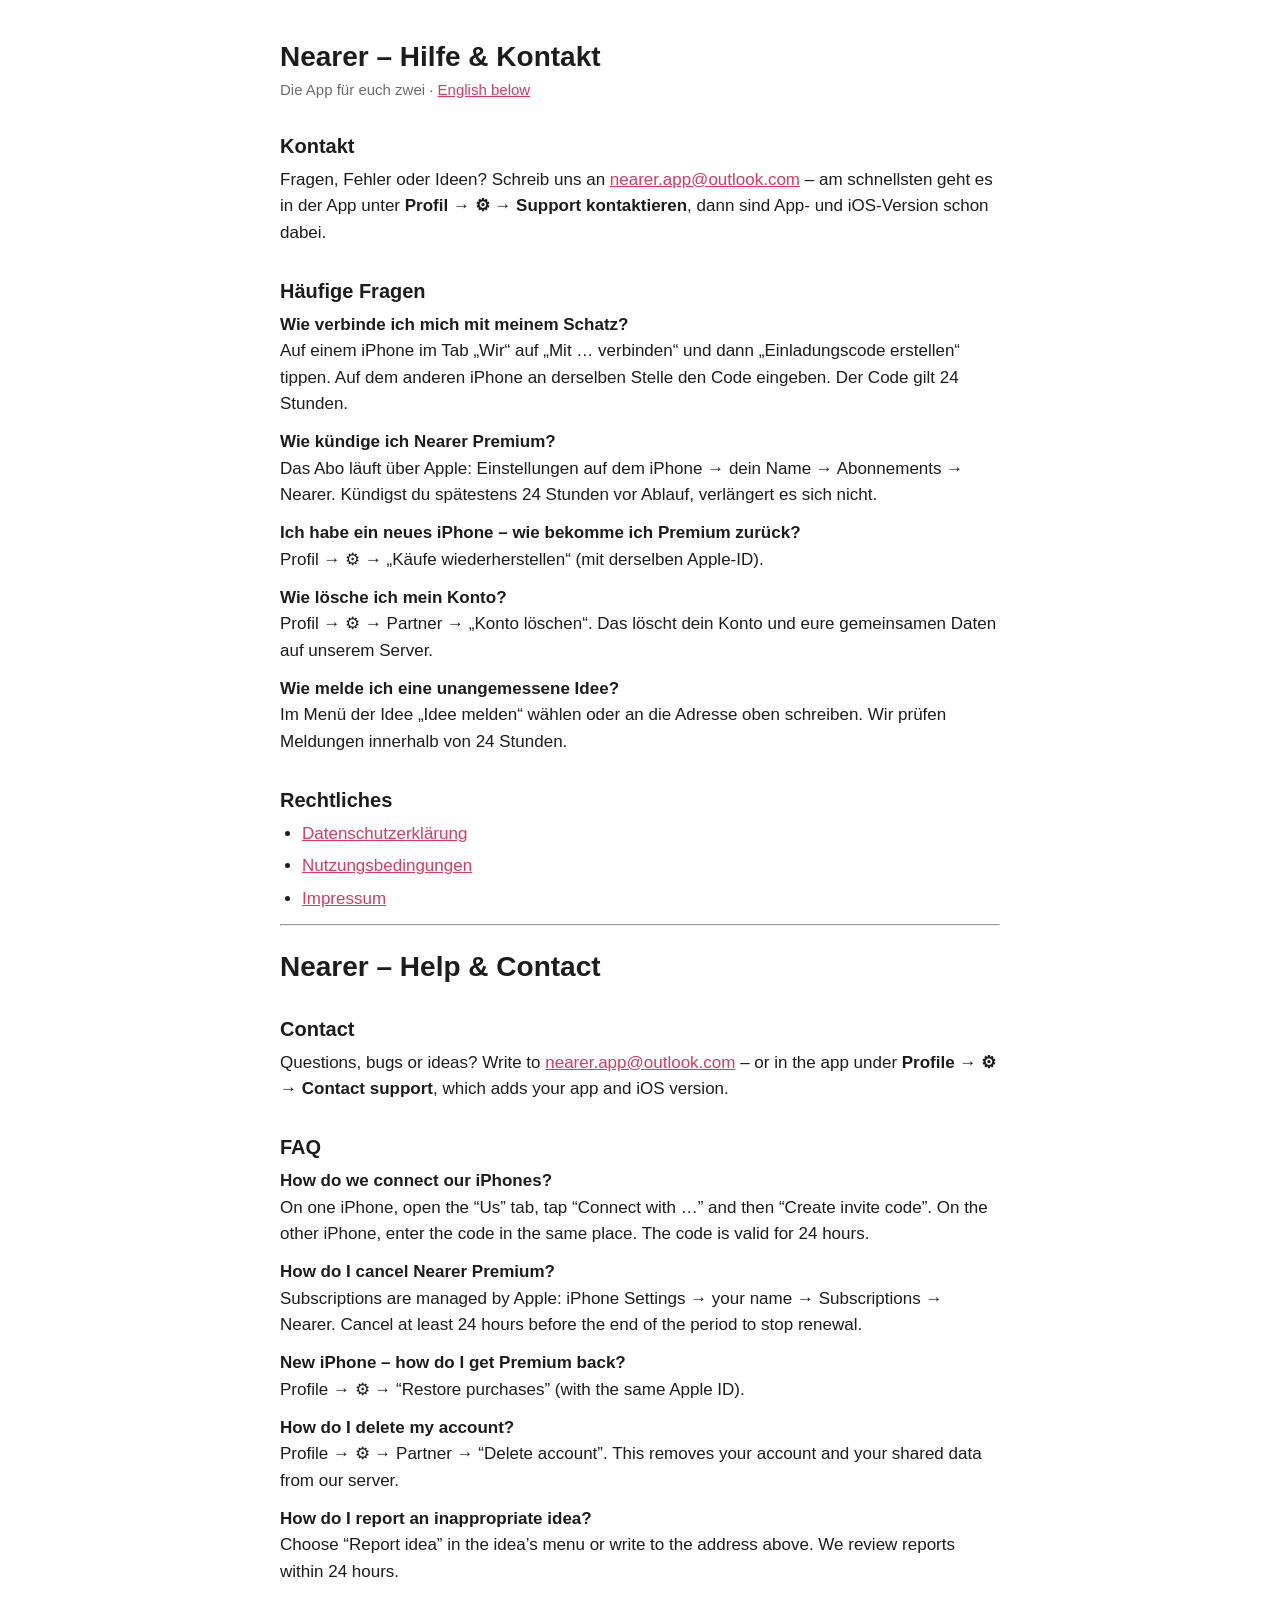
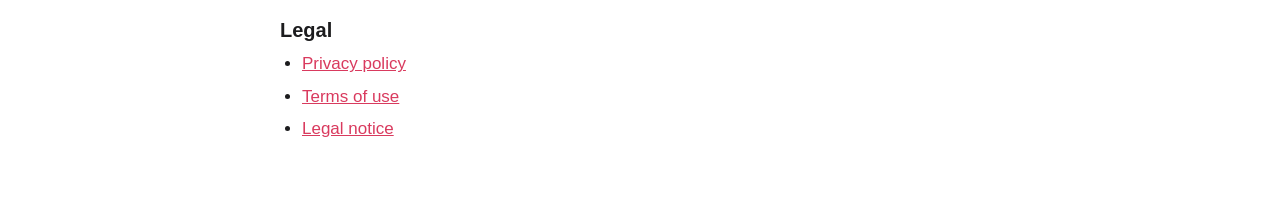
==== index.html @ f4f07e5b "Add files via upload" ====
<!doctype html>
<html lang="de">
<head>
<meta charset="utf-8">
<meta name="viewport" content="width=device-width, initial-scale=1">
<meta name="color-scheme" content="light dark">
<title>Nearer – Support</title>
<meta name="description" content="Hilfe, Kontakt und Rechtstexte zur App Nearer.">
<link rel="stylesheet" href="legal.css">
</head>
<body>

<h1><span class="app-name">Nearer</span> – Hilfe &amp; Kontakt</h1>
<p class="muted">Die App für euch zwei · <a href="#en" lang="en">English below</a></p>

<h2>Kontakt</h2>
<p>Fragen, Fehler oder Ideen? Schreib uns an <a href="mailto:nearer.app@outlook.com">nearer.app@outlook.com</a> – am schnellsten geht es in der App unter <strong>Profil → ⚙︎ → Support kontaktieren</strong>, dann sind App- und iOS-Version schon dabei.</p>

<h2>Häufige Fragen</h2>
<p><strong>Wie verbinde ich mich mit meinem Schatz?</strong><br>
Auf einem iPhone im Tab „Wir“ auf „Mit … verbinden“ und dann „Einladungscode erstellen“ tippen. Auf dem anderen iPhone an derselben Stelle den Code eingeben. Der Code gilt 24 Stunden.</p>
<p><strong>Wie kündige ich Nearer Premium?</strong><br>
Das Abo läuft über Apple: Einstellungen auf dem iPhone → dein Name → Abonnements → Nearer. Kündigst du spätestens 24 Stunden vor Ablauf, verlängert es sich nicht.</p>
<p><strong>Ich habe ein neues iPhone – wie bekomme ich Premium zurück?</strong><br>
Profil → ⚙︎ → „Käufe wiederherstellen“ (mit derselben Apple-ID).</p>
<p><strong>Wie lösche ich mein Konto?</strong><br>
Profil → ⚙︎ → Partner → „Konto löschen“. Das löscht dein Konto und eure gemeinsamen Daten auf unserem Server.</p>
<p><strong>Wie melde ich eine unangemessene Idee?</strong><br>
Im Menü der Idee „Idee melden“ wählen oder an die Adresse oben schreiben. Wir prüfen Meldungen innerhalb von 24 Stunden.</p>

<h2>Rechtliches</h2>
<ul>
  <li><a href="datenschutz.html">Datenschutzerklärung</a></li>
  <li><a href="nutzungsbedingungen.html">Nutzungsbedingungen</a></li>
  <li><a href="impressum.html">Impressum</a></li>
</ul>

<hr>

<section id="en" lang="en">
<h1><span class="app-name">Nearer</span> – Help &amp; Contact</h1>

<h2>Contact</h2>
<p>Questions, bugs or ideas? Write to <a href="mailto:nearer.app@outlook.com">nearer.app@outlook.com</a> – or in the app under <strong>Profile → ⚙︎ → Contact support</strong>, which adds your app and iOS version.</p>

<h2>FAQ</h2>
<p><strong>How do we connect our iPhones?</strong><br>
On one iPhone, open the “Us” tab, tap “Connect with …” and then “Create invite code”. On the other iPhone, enter the code in the same place. The code is valid for 24 hours.</p>
<p><strong>How do I cancel Nearer Premium?</strong><br>
Subscriptions are managed by Apple: iPhone Settings → your name → Subscriptions → Nearer. Cancel at least 24 hours before the end of the period to stop renewal.</p>
<p><strong>New iPhone – how do I get Premium back?</strong><br>
Profile → ⚙︎ → “Restore purchases” (with the same Apple ID).</p>
<p><strong>How do I delete my account?</strong><br>
Profile → ⚙︎ → Partner → “Delete account”. This removes your account and your shared data from our server.</p>
<p><strong>How do I report an inappropriate idea?</strong><br>
Choose “Report idea” in the idea’s menu or write to the address above. We review reports within 24 hours.</p>

<h2>Legal</h2>
<ul>
  <li><a href="datenschutz-en.html">Privacy policy</a></li>
  <li><a href="nutzungsbedingungen-en.html">Terms of use</a></li>
  <li><a href="impressum-en.html">Legal notice</a></li>
</ul>
</section>

</body>
</html>
---- legal.css ----
/* Gemeinsame Gestaltung für Datenschutzerklärung und Nutzungsbedingungen –
   in der App (WebView) und später auf der Website. */

:root {
  color-scheme: light dark;
  --text: #1c1c1e;
  --muted: #6c6c70;
  --accent: #d93a5e;
  --bg: #ffffff;
  --card: #f2f2f7;
  --mark: #fff1a8;
}

@media (prefers-color-scheme: dark) {
  :root {
    --text: #f2f2f7;
    --muted: #a1a1a6;
    --accent: #ff7a95;
    --bg: #000000;
    --card: #1c1c1e;
    --mark: #5a4800;
  }
}

body {
  font: 17px/1.55 -apple-system, BlinkMacSystemFont, "Helvetica Neue", Arial, sans-serif;
  color: var(--text);
  background: var(--bg);
  max-width: 720px;
  margin: 0 auto;
  padding: 16px 16px 48px;
  -webkit-text-size-adjust: 100%;
  overflow-wrap: break-word;
  hyphens: auto;
}

h1 { font-size: 28px; line-height: 1.2; margin: 24px 0 4px; }
h2 { font-size: 20px; line-height: 1.3; margin: 32px 0 8px; }
p, ul { margin: 0 0 12px; }
ul { padding-left: 22px; }
li { margin-bottom: 6px; }
a { color: var(--accent); }

/* Den App-Namen nie trennen. */
.app-name { hyphens: none; white-space: nowrap; }

.muted { color: var(--muted); font-size: 15px; }

.draft {
  background: var(--card);
  border-left: 4px solid var(--accent);
  border-radius: 12px;
  padding: 12px 16px;
  font-size: 15px;
}

mark {
  background: var(--mark);
  color: inherit;
  border-radius: 4px;
  padding: 0 3px;
}
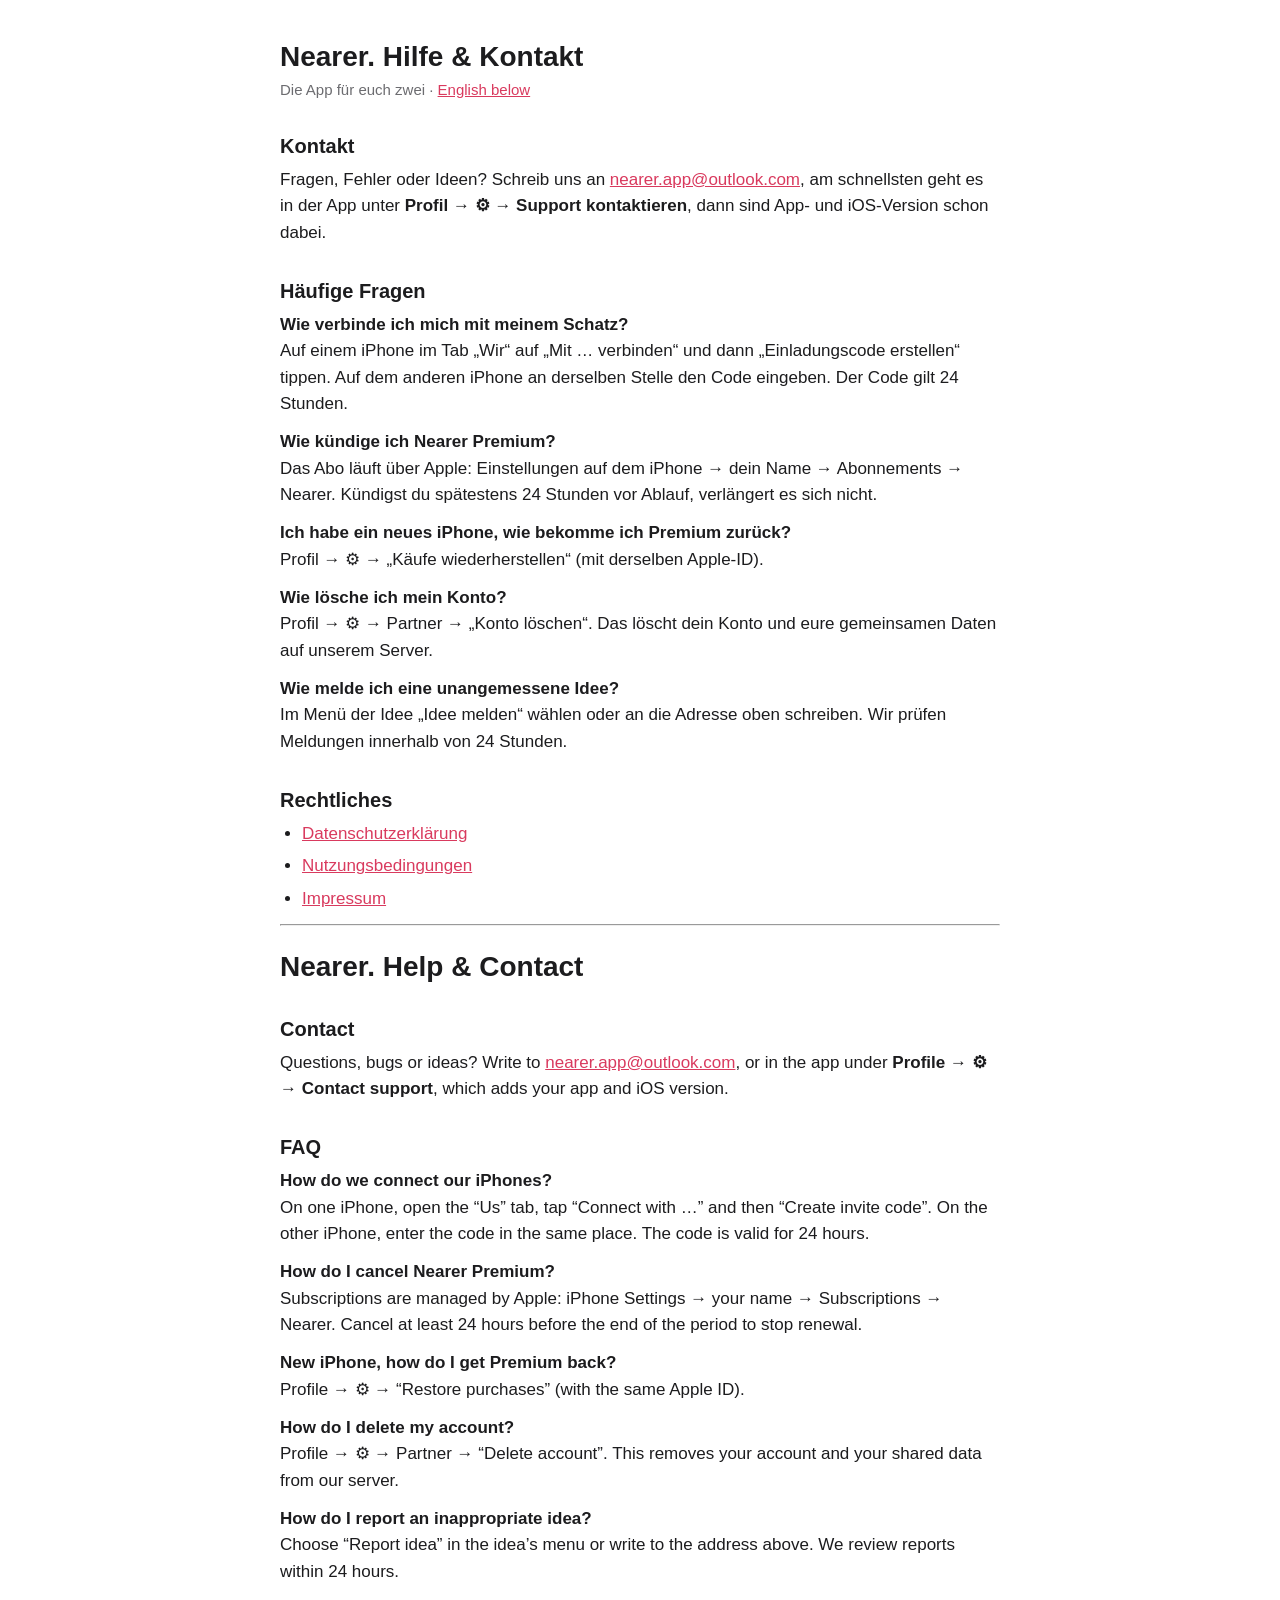
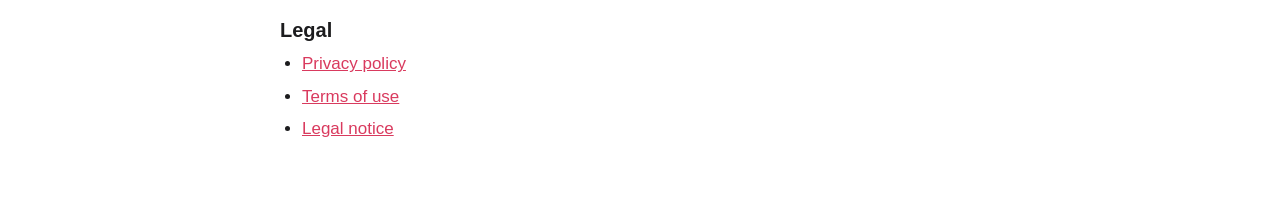
==== commit 54fcc909: "Rechtstexte: Amazon-Pflichtsatz korrigiert, Partnerlinks" ====
--- a/index.html
+++ b/index.html
@@ -4,24 +4,24 @@
 <meta charset="utf-8">
 <meta name="viewport" content="width=device-width, initial-scale=1">
 <meta name="color-scheme" content="light dark">
-<title>Nearer – Support</title>
+<title>Nearer Support</title>
 <meta name="description" content="Hilfe, Kontakt und Rechtstexte zur App Nearer.">
 <link rel="stylesheet" href="legal.css">
 </head>
 <body>
 
-<h1><span class="app-name">Nearer</span> – Hilfe &amp; Kontakt</h1>
+<h1><span class="app-name">Nearer</span>. Hilfe &amp; Kontakt</h1>
 <p class="muted">Die App für euch zwei · <a href="#en" lang="en">English below</a></p>
 
 <h2>Kontakt</h2>
-<p>Fragen, Fehler oder Ideen? Schreib uns an <a href="mailto:nearer.app@outlook.com">nearer.app@outlook.com</a> – am schnellsten geht es in der App unter <strong>Profil → ⚙︎ → Support kontaktieren</strong>, dann sind App- und iOS-Version schon dabei.</p>
+<p>Fragen, Fehler oder Ideen? Schreib uns an <a href="mailto:nearer.app@outlook.com">nearer.app@outlook.com</a>, am schnellsten geht es in der App unter <strong>Profil → ⚙︎ → Support kontaktieren</strong>, dann sind App- und iOS-Version schon dabei.</p>
 
 <h2>Häufige Fragen</h2>
 <p><strong>Wie verbinde ich mich mit meinem Schatz?</strong><br>
 Auf einem iPhone im Tab „Wir“ auf „Mit … verbinden“ und dann „Einladungscode erstellen“ tippen. Auf dem anderen iPhone an derselben Stelle den Code eingeben. Der Code gilt 24 Stunden.</p>
 <p><strong>Wie kündige ich Nearer Premium?</strong><br>
 Das Abo läuft über Apple: Einstellungen auf dem iPhone → dein Name → Abonnements → Nearer. Kündigst du spätestens 24 Stunden vor Ablauf, verlängert es sich nicht.</p>
-<p><strong>Ich habe ein neues iPhone – wie bekomme ich Premium zurück?</strong><br>
+<p><strong>Ich habe ein neues iPhone, wie bekomme ich Premium zurück?</strong><br>
 Profil → ⚙︎ → „Käufe wiederherstellen“ (mit derselben Apple-ID).</p>
 <p><strong>Wie lösche ich mein Konto?</strong><br>
 Profil → ⚙︎ → Partner → „Konto löschen“. Das löscht dein Konto und eure gemeinsamen Daten auf unserem Server.</p>
@@ -38,17 +38,17 @@
 <hr>
 
 <section id="en" lang="en">
-<h1><span class="app-name">Nearer</span> – Help &amp; Contact</h1>
+<h1><span class="app-name">Nearer</span>. Help &amp; Contact</h1>
 
 <h2>Contact</h2>
-<p>Questions, bugs or ideas? Write to <a href="mailto:nearer.app@outlook.com">nearer.app@outlook.com</a> – or in the app under <strong>Profile → ⚙︎ → Contact support</strong>, which adds your app and iOS version.</p>
+<p>Questions, bugs or ideas? Write to <a href="mailto:nearer.app@outlook.com">nearer.app@outlook.com</a>, or in the app under <strong>Profile → ⚙︎ → Contact support</strong>, which adds your app and iOS version.</p>
 
 <h2>FAQ</h2>
 <p><strong>How do we connect our iPhones?</strong><br>
 On one iPhone, open the “Us” tab, tap “Connect with …” and then “Create invite code”. On the other iPhone, enter the code in the same place. The code is valid for 24 hours.</p>
 <p><strong>How do I cancel Nearer Premium?</strong><br>
 Subscriptions are managed by Apple: iPhone Settings → your name → Subscriptions → Nearer. Cancel at least 24 hours before the end of the period to stop renewal.</p>
-<p><strong>New iPhone – how do I get Premium back?</strong><br>
+<p><strong>New iPhone, how do I get Premium back?</strong><br>
 Profile → ⚙︎ → “Restore purchases” (with the same Apple ID).</p>
 <p><strong>How do I delete my account?</strong><br>
 Profile → ⚙︎ → Partner → “Delete account”. This removes your account and your shared data from our server.</p>
